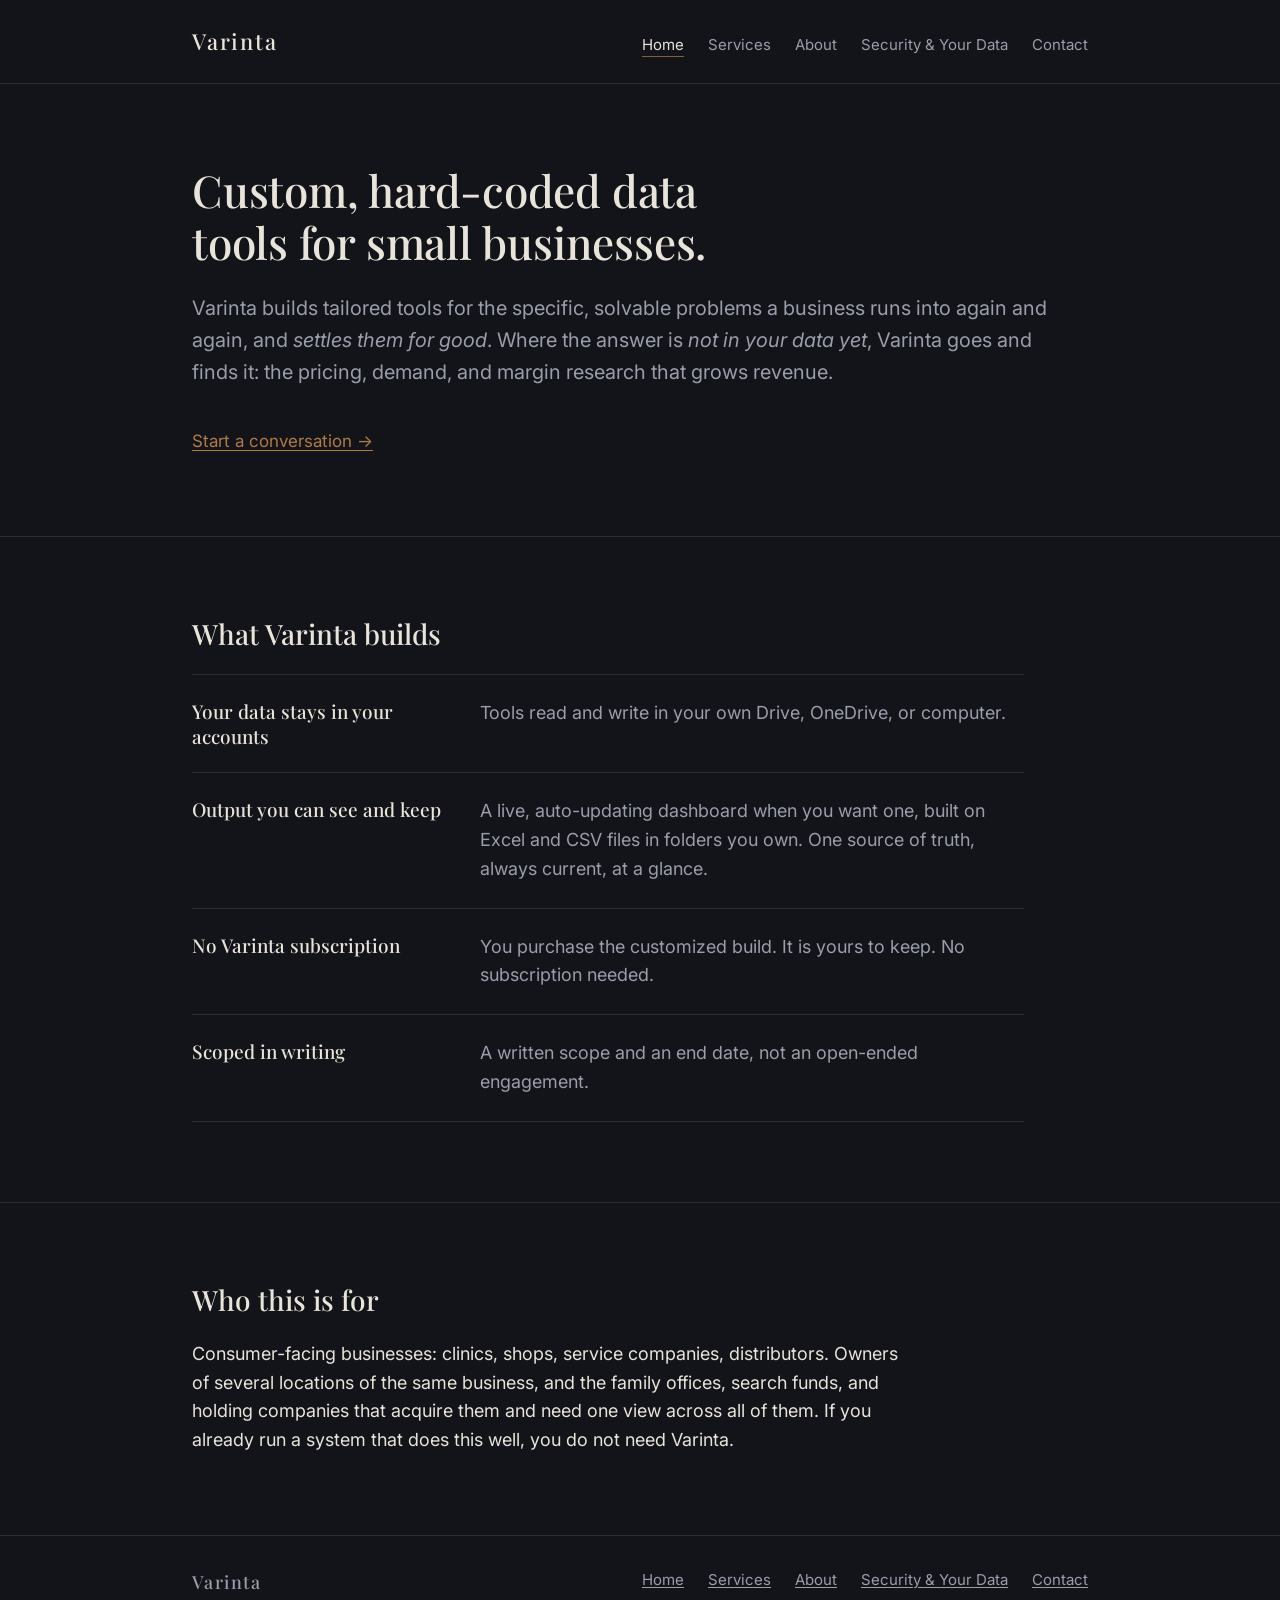
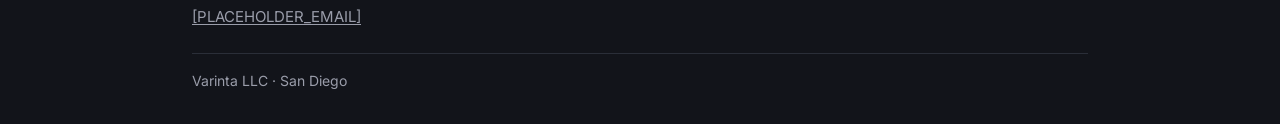
==== index.html @ 8df177ee "Home: who this is for, drop revenue figure, add multi-location owners and acquirers Co-Authored-By: " ====
<!DOCTYPE html>
<html lang="en">
<head>
<meta charset="utf-8">
<meta name="viewport" content="width=device-width, initial-scale=1">
<title>Varinta — Custom data tools for small businesses</title>
<meta name="description" content="Varinta builds custom, hard-coded data tools for consumer-facing small businesses. Purchasing, sales, and operations data turned into answers. Not an AI wrapper.">
<link rel="canonical" href="https://varintallc.com/">
<meta property="og:type" content="website">
<meta property="og:site_name" content="Varinta">
<meta property="og:url" content="https://varintallc.com/">
<meta property="og:title" content="Varinta — Custom data tools for small businesses">
<meta property="og:description" content="Custom, hard-coded data tools for consumer-facing small businesses. Purchasing, sales, and operations data turned into answers. Not an AI wrapper.">
<meta property="og:image" content="https://varintallc.com/favicon.svg">
<meta name="twitter:card" content="summary">
<link rel="icon" href="favicon.svg" type="image/svg+xml">
<link rel="preconnect" href="https://fonts.googleapis.com">
<link rel="preconnect" href="https://fonts.gstatic.com" crossorigin>
<link rel="stylesheet" href="https://fonts.googleapis.com/css2?family=Inter:ital,wght@0,400;0,600;1,400&family=Playfair+Display:wght@500;600&display=swap">
<link rel="stylesheet" href="styles.css">
</head>
<body>

<a class="skip-link" href="#main">Skip to main content</a>

<header class="site-header">
  <div class="container site-header__inner">
    <a class="wordmark" href="index.html">Varinta</a>
    <nav class="site-nav" aria-label="Main">
      <ul>
        <li><a href="index.html" aria-current="page">Home</a></li>
        <li><a href="services.html">Services</a></li>
        <li><a href="about.html">About</a></li>
        <li><a href="security.html">Security &amp; Your Data</a></li>
        <li><a href="contact.html">Contact</a></li>
      </ul>
    </nav>
  </div>
</header>

<main id="main">

  <section class="hero">
    <div class="container">
      <h1>Custom, hard-coded data tools for small businesses.</h1>
      <p class="lead">Varinta builds tailored tools for the specific, solvable problems a business runs into again and again, and <em>settles them for good</em>. Where the answer is <em>not in your data yet</em>, Varinta goes and finds it: the pricing, demand, and margin research that grows revenue.</p>
      <p class="mb-0"><a class="cta" href="contact.html">Start a conversation &rarr;</a></p>
    </div>
  </section>

  <section class="section">
    <div class="container">
      <h2>What Varinta builds</h2>
      <dl class="deflist">
        <div>
          <dt>Your data stays in your accounts</dt>
          <dd>Tools read and write in your own Drive, OneDrive, or computer.</dd>
        </div>
        <div>
          <dt>Output you can see and keep</dt>
          <dd>A live, auto-updating dashboard when you want one, built on Excel and CSV files in folders you own. One source of truth, always current, at a glance.</dd>
        </div>
        <div>
          <dt>No Varinta subscription</dt>
          <dd>You purchase the customized build. It is yours to keep. No subscription needed.</dd>
        </div>
        <div>
          <dt>Scoped in writing</dt>
          <dd>A written scope and an end date, not an open-ended engagement.</dd>
        </div>
      </dl>
    </div>
  </section>

  <section class="section">
    <div class="container">
      <h2>Who this is for</h2>
      <p class="prose mb-0">Consumer-facing businesses: clinics, shops, service companies, distributors. Owners of several locations of the same business, and the family offices, search funds, and holding companies that acquire them and need one view across all of them. If you already run a system that does this well, you do not need Varinta.</p>
    </div>
  </section>

  <!-- [PLACEHOLDER] Client proof. Client logos, a short testimonial, or a
       one-paragraph result summary may be added here as a fourth section once
       the first reference build is complete AND written permission to name the
       client is on file. Kept as a comment rather than an empty box so the home
       page stays clean. Do not publish anything unverified. -->

</main>

<footer class="site-footer">
  <div class="container site-footer__inner">
    <div>
      <a class="wordmark" href="index.html">Varinta</a>
      <p class="mb-0"><a href="mailto:[PLACEHOLDER_EMAIL]">[PLACEHOLDER_EMAIL]</a></p>
    </div>
    <nav aria-label="Footer">
      <ul>
        <li><a href="index.html">Home</a></li>
        <li><a href="services.html">Services</a></li>
        <li><a href="about.html">About</a></li>
        <li><a href="security.html">Security &amp; Your Data</a></li>
        <li><a href="contact.html">Contact</a></li>
      </ul>
    </nav>
  </div>
  <div class="container">
    <p class="site-footer__legal mb-0">Varinta LLC &middot; San Diego <!-- [PLACEHOLDER] Confirm the legal entity name once the Articles of Organization are filed. --></p>
  </div>
</footer>

</body>
</html>
---- styles.css ----
/* ==========================================================================
   Varinta — styles.css
   Static site. No build step. No dependencies. No JavaScript.

   NO ANIMATION RULE
   There are no transitions, transforms, keyframes, scroll effects, or sticky
   elements anywhere in this file. The only state change on an interactive
   element is a flat color change on :hover and :focus-visible. Nothing on
   this site moves. See README.md → Design system for why.
   ========================================================================== */

/* --------------------------------------------------------------------------
   PALETTE

   Three palettes. ONE is active (Graphite & Brass, below). To switch:
   comment out the active :root block by wrapping it in slash-star / star-slash,
   then delete the comment markers around the block you want. Nothing else in
   this file needs to change — every color comes from these variables.

   Contrast ratios below were measured against --color-bg (WCAG 2.1).
   -------------------------------------------------------------------------- */

/* ---------- Palette 1 — "Graphite & Brass" (ACTIVE) ----------
   Dark graphite paper, parchment ink, aged brass accent.          */
:root {
  --color-bg:          #12141a;  /* page background */
  --color-surface:     #1b1e26;  /* recessed panels, form fields */
  --color-rule:        #2a2e38;  /* 1px hairline rules */
  --color-rule-strong: #3a3f4c;  /* dashed placeholder outlines */
  --color-text:        #e8e4da;  /* parchment body text — 14.50:1 on bg */
  --color-muted:       #9a9daa;  /* secondary text —      6.82:1 on bg */
  --color-accent:      #8b5e34;  /* aged brass. RULES AND BORDERS ONLY:
                                    3.29:1 on bg, too low for body text. */
  --color-link:        #b07a45;  /* brass, lightened for text — 5.01:1 on bg,
                                    4.54:1 on --color-surface. Passes AA. */
  --color-link-hover:  #d0a070;  /* hover/focus — 8.09:1 on bg */
  --color-on-accent:   #12141a;  /* text on a filled brass surface */
}

/* ---------- Palette 2 — "Oxblood" ----------
   Same graphite paper; the brass is replaced by a deep oxblood red.
   NOTE: the natural link red for this palette, #b04848, measures only
   3.39:1 on the background and fails AA for body-size text, so the link
   token below is lightened to #c86a6a (5.02:1). #b04848 is kept as the
   structural border accent, where 3:1 is sufficient.

:root {
  --color-bg:          #12141a;
  --color-surface:     #1b1e26;
  --color-rule:        #2a2e38;
  --color-rule-strong: #3a3f4c;
  --color-text:        #e8e4da;
  --color-muted:       #9a9daa;
  --color-accent:      #7a2b2b;
  --color-link:        #c86a6a;
  --color-link-hover:  #e09090;
  --color-on-accent:   #12141a;
}
---------------------------------------------------- */

/* ---------- Palette 3 — "Ivory" ----------
   Light inverse escape hatch: parchment paper, graphite ink, the same brass.
   Use if the dark site ever reads as too severe for a given audience.

:root {
  --color-bg:          #f4f1ea;
  --color-surface:     #eae6dc;
  --color-rule:        #d5cfc2;
  --color-rule-strong: #b8b1a1;
  --color-text:        #1c1b19;
  --color-muted:       #5c574f;
  --color-accent:      #8b5e34;
  --color-link:        #7a5126;
  --color-link-hover:  #4e3418;
  --color-on-accent:   #f4f1ea;
}
---------------------------------------------------- */

/* --------------------------------------------------------------------------
   Type and scale tokens (palette-independent)
   -------------------------------------------------------------------------- */
:root {
  --font-serif: "Playfair Display", Georgia, "Times New Roman", Times, serif;
  --font-sans:  "Inter", -apple-system, BlinkMacSystemFont, "Segoe UI", Roboto,
                "Helvetica Neue", Arial, sans-serif;

  --measure:    66ch;    /* 60–70 character line length */
  --width-page: 60rem;

  --space-1: 0.25rem;
  --space-2: 0.5rem;
  --space-3: 0.75rem;
  --space-4: 1rem;
  --space-5: 1.5rem;
  --space-6: 2rem;
  --space-7: 3rem;    /* section padding, mobile */
  --space-8: 5rem;    /* section padding, desktop */
}

/* --------------------------------------------------------------------------
   Reset / base
   -------------------------------------------------------------------------- */
*,
*::before,
*::after { box-sizing: border-box; }

html {
  font-size: 100%;
  -webkit-text-size-adjust: 100%;
  /* No smooth scrolling. Jumps are instant. */
}

body {
  margin: 0;
  background: var(--color-bg);
  color: var(--color-text);
  font-family: var(--font-sans);
  font-size: 1.0625rem;   /* 17px mobile */
  line-height: 1.6;
  font-variant-numeric: oldstyle-num proportional-nums;
  -webkit-font-smoothing: antialiased;
}

@media (min-width: 48em) {
  body { font-size: 1.125rem; }  /* 18px desktop */
}

img, svg { max-width: 100%; height: auto; }

h1, h2, h3 {
  font-family: var(--font-serif);
  font-weight: 500;
  line-height: 1.18;
  margin: 0 0 var(--space-5);
  text-wrap: balance;
}

h1 { font-size: 2rem; letter-spacing: -0.005em; }
h2 { font-size: 1.5rem; }
h3 { font-size: 1.1875rem; font-weight: 600; }

@media (min-width: 48em) {
  h1 { font-size: 2.75rem; }
  h2 { font-size: 1.75rem; }
}

p, ul, ol, dl { margin: 0 0 var(--space-4); }

strong { font-weight: 600; }

a {
  color: var(--color-link);
  text-decoration: underline;
  text-underline-offset: 0.16em;
  text-decoration-thickness: 1px;
}
a:hover,
a:focus { color: var(--color-link-hover); }

:focus-visible {
  outline: 2px solid var(--color-link);
  outline-offset: 2px;
}

hr,
.rule {
  border: 0;
  border-top: 1px solid var(--color-rule);
  margin: 0;
}

code {
  font-family: ui-monospace, SFMono-Regular, Menlo, Consolas, monospace;
  font-size: 0.9em;
  color: var(--color-muted);
  word-break: break-word;
}

/* --------------------------------------------------------------------------
   Layout
   -------------------------------------------------------------------------- */
.container {
  width: 100%;
  max-width: var(--width-page);
  margin-inline: auto;
  padding-inline: var(--space-4);
}

@media (min-width: 40em) {
  .container { padding-inline: var(--space-6); }
}

.section { padding-block: var(--space-7); }

@media (min-width: 48em) {
  .section { padding-block: var(--space-8); }
}

/* A hairline rule between every stacked block. This is the only structure
   on the site — there are no cards, boxes, or shadows. */
.section + .section,
.hero + .section { border-top: 1px solid var(--color-rule); }

.prose { max-width: var(--measure); }
.prose > :last-child { margin-bottom: 0; }

.lead {
  font-size: 1.125rem;
  color: var(--color-muted);
  max-width: var(--measure);
}

@media (min-width: 48em) {
  .lead { font-size: 1.25rem; }
}

.eyebrow {
  font-family: var(--font-sans);
  font-size: 0.75rem;
  font-weight: 600;
  letter-spacing: 0.14em;
  text-transform: uppercase;
  color: var(--color-muted);
  margin: 0 0 var(--space-4);
}

.skip-link {
  position: absolute;
  left: -9999px;
  top: 0;
  background: var(--color-surface);
  color: var(--color-text);
  border: 1px solid var(--color-accent);
  padding: var(--space-3) var(--space-4);
  text-decoration: underline;
  z-index: 10;
}
.skip-link:focus {
  left: var(--space-4);
  top: var(--space-3);
}

/* --------------------------------------------------------------------------
   Header — static, top of page. Never sticky, never fixed.
   -------------------------------------------------------------------------- */
.site-header {
  border-bottom: 1px solid var(--color-rule);
}

.site-header__inner {
  display: flex;
  flex-wrap: wrap;
  align-items: baseline;
  justify-content: space-between;
  gap: var(--space-3) var(--space-6);
  padding-block: var(--space-5);
}

.wordmark {
  font-family: var(--font-serif);
  font-weight: 500;
  font-size: 1.375rem;
  letter-spacing: 0.08em;
  color: var(--color-text);
  text-decoration: none;
}
.wordmark:hover,
.wordmark:focus { color: var(--color-link); }

.site-nav ul {
  display: flex;
  flex-wrap: wrap;
  gap: var(--space-2) var(--space-5);
  list-style: none;
  margin: 0;
  padding: 0;
}

.site-nav a {
  color: var(--color-muted);
  text-decoration: none;
  font-size: 0.9375rem;
  padding-bottom: 2px;
  border-bottom: 1px solid transparent;
}
.site-nav a:hover,
.site-nav a:focus { color: var(--color-text); }

.site-nav a[aria-current="page"] {
  color: var(--color-text);
  border-bottom-color: var(--color-accent);
}

/* Below 640px the nav stacks as a plain, always-visible list.
   There is no hamburger and no toggle. */
@media (max-width: 39.99em) {
  .site-header__inner {
    display: block;
    padding-block: var(--space-4);
  }
  .wordmark { display: block; margin-bottom: var(--space-3); }
  .site-nav ul {
    display: block;
  }
  .site-nav li { margin-bottom: var(--space-2); }
  .site-nav a { display: inline-block; }
}

/* --------------------------------------------------------------------------
   Hero
   -------------------------------------------------------------------------- */
.hero { padding-block: var(--space-7) var(--space-7); }

@media (min-width: 48em) {
  .hero { padding-block: var(--space-8) var(--space-8); }
}

.hero h1 { max-width: 22ch; }

/* --------------------------------------------------------------------------
   Call to action — one per page. A text link, not a button.
   -------------------------------------------------------------------------- */
.cta {
  display: inline-block;
  margin-top: var(--space-5);
  font-size: 1.0625rem;
  color: var(--color-link);
  text-decoration: underline;
  text-underline-offset: 0.2em;
}
.cta:hover,
.cta:focus { color: var(--color-link-hover); }

/* --------------------------------------------------------------------------
   Two-column definition lists — label left, text right.
   The prospectus layout. Used instead of card grids.
   -------------------------------------------------------------------------- */
.deflist {
  margin: 0;
  max-width: 52rem;
}

.deflist > div {
  padding-block: var(--space-5);
  border-top: 1px solid var(--color-rule);
}
.deflist > div:last-child { border-bottom: 1px solid var(--color-rule); }

@media (min-width: 44em) {
  .deflist > div {
    display: grid;
    grid-template-columns: 16rem 1fr;
    gap: var(--space-6);
    align-items: start;
  }
}

.deflist dt {
  font-family: var(--font-serif);
  font-weight: 500;
  font-size: 1.1875rem;
  line-height: 1.3;
  color: var(--color-text);
  margin-bottom: var(--space-2);
}

@media (min-width: 44em) {
  .deflist dt { margin-bottom: 0; }
}

.deflist dd {
  margin: 0;
  color: var(--color-muted);
  max-width: var(--measure);
}
.deflist dd > :last-child { margin-bottom: 0; }

/* Narrower label column for short contact facts. */
.deflist--facts > div { padding-block: var(--space-4); }
@media (min-width: 44em) {
  .deflist--facts > div { grid-template-columns: 11rem 1fr; }
}
.deflist--facts dt {
  font-family: var(--font-sans);
  font-size: 0.9375rem;
  font-weight: 600;
  letter-spacing: 0.02em;
  color: var(--color-muted);
}
.deflist--facts dd { color: var(--color-text); }

/* --------------------------------------------------------------------------
   Numbered steps — plain, no circles, no timeline graphic
   -------------------------------------------------------------------------- */
.steps {
  list-style: none;
  counter-reset: step;
  margin: 0;
  padding: 0;
  max-width: var(--measure);
}

.steps > li {
  counter-increment: step;
  padding-block: var(--space-6);
  border-top: 1px solid var(--color-rule);
}
.steps > li:last-child { border-bottom: 1px solid var(--color-rule); }
.steps > li > :last-child { margin-bottom: 0; }

.steps > li::before {
  content: counter(step, decimal-leading-zero);
  display: block;
  font-family: var(--font-sans);
  font-size: 0.75rem;
  font-weight: 600;
  letter-spacing: 0.14em;
  color: var(--color-muted);
  font-variant-numeric: lining-nums tabular-nums;
  margin-bottom: var(--space-2);
}

.steps h3 { margin-bottom: var(--space-3); }
.steps p { color: var(--color-muted); }

/* --------------------------------------------------------------------------
   Plain lists
   -------------------------------------------------------------------------- */
.list-plain {
  list-style: none;
  padding: 0;
  margin: 0 0 var(--space-4);
  max-width: var(--measure);
}
.list-plain > li {
  padding-block: var(--space-4);
  border-top: 1px solid var(--color-rule);
  color: var(--color-muted);
}
.list-plain > li:last-child { border-bottom: 1px solid var(--color-rule); }
.list-plain strong { color: var(--color-text); }

/* Ordered lists inside prose */
.prose ol { padding-left: 1.25rem; color: var(--color-muted); }
.prose ol li { margin-bottom: var(--space-3); }
.prose ul { padding-left: 1.25rem; }

/* --------------------------------------------------------------------------
   Placeholder blocks — visible only until Robert fills them in.
   Deliberately unstyled and plain so they never read as design.
   -------------------------------------------------------------------------- */
.placeholder {
  border: 1px dashed var(--color-rule-strong);
  padding: var(--space-5);
  margin-top: var(--space-6);
  max-width: 44rem;
  color: var(--color-muted);
  font-size: 0.9375rem;
}
.placeholder > :last-child { margin-bottom: 0; }
.placeholder__tag {
  display: block;
  font-size: 0.6875rem;
  font-weight: 600;
  letter-spacing: 0.14em;
  text-transform: uppercase;
  color: var(--color-muted);
  margin-bottom: var(--space-3);
}

/* --------------------------------------------------------------------------
   Letter (About page)
   -------------------------------------------------------------------------- */
.letter { max-width: var(--measure); }
.letter p { margin-bottom: var(--space-5); }

.signature {
  margin-top: var(--space-6);
  padding-top: var(--space-5);
  border-top: 1px solid var(--color-rule);
}
.signature__name {
  font-family: var(--font-serif);
  font-size: 1.375rem;
  font-weight: 500;
  margin: 0 0 var(--space-1);
}
.signature__title {
  font-size: 0.9375rem;
  color: var(--color-muted);
  margin: 0;
}

/* --------------------------------------------------------------------------
   Form
   -------------------------------------------------------------------------- */
.form { max-width: 32rem; }

.field { margin-bottom: var(--space-5); }

.field label {
  display: block;
  font-weight: 600;
  font-size: 0.9375rem;
  margin-bottom: var(--space-2);
}

.field .hint {
  display: block;
  font-weight: 400;
  font-size: 0.875rem;
  color: var(--color-muted);
  margin-top: var(--space-1);
}

.field input,
.field textarea {
  width: 100%;
  font: inherit;
  font-size: 1rem;
  color: var(--color-text);
  background: var(--color-surface);
  border: 1px solid var(--color-rule-strong);
  border-radius: 0;
  padding: var(--space-3);
}

.field input:focus,
.field textarea:focus { border-color: var(--color-link); }

.field textarea { min-height: 9rem; resize: vertical; }

/* Flat rectangular submit. 1px accent border, accent text, fills on hover. */
.btn {
  display: inline-block;
  background: transparent;
  color: var(--color-link);
  border: 1px solid var(--color-link);
  border-radius: 0;
  padding: var(--space-3) var(--space-6);
  font: inherit;
  font-size: 1rem;
  font-weight: 600;
  line-height: 1.3;
  cursor: pointer;
}
.btn:hover,
.btn:focus {
  background: var(--color-link);
  color: var(--color-on-accent);
}

/* --------------------------------------------------------------------------
   Footer
   -------------------------------------------------------------------------- */
.site-footer {
  border-top: 1px solid var(--color-rule);
  padding-block: var(--space-6);
  font-size: 0.9375rem;
  color: var(--color-muted);
}

.site-footer__inner {
  display: grid;
  gap: var(--space-5);
}

@media (min-width: 44em) {
  .site-footer__inner {
    grid-template-columns: 1fr auto;
    align-items: start;
  }
}

.site-footer .wordmark {
  font-size: 1.125rem;
  display: block;
  margin-bottom: var(--space-2);
}

.site-footer ul {
  list-style: none;
  margin: 0;
  padding: 0;
  display: flex;
  flex-wrap: wrap;
  gap: var(--space-2) var(--space-5);
}

.site-footer a { color: var(--color-muted); }
.site-footer a:hover,
.site-footer a:focus { color: var(--color-text); }

.site-footer__legal {
  margin: var(--space-5) 0 0;
  padding-top: var(--space-4);
  border-top: 1px solid var(--color-rule);
  font-size: 0.875rem;
}

/* Utilities */
.mb-0 { margin-bottom: 0; }
.mt-6 { margin-top: var(--space-6); }
.visually-hidden {
  position: absolute;
  width: 1px; height: 1px;
  padding: 0; margin: -1px;
  overflow: hidden;
  clip: rect(0 0 0 0);
  white-space: nowrap;
  border: 0;
}
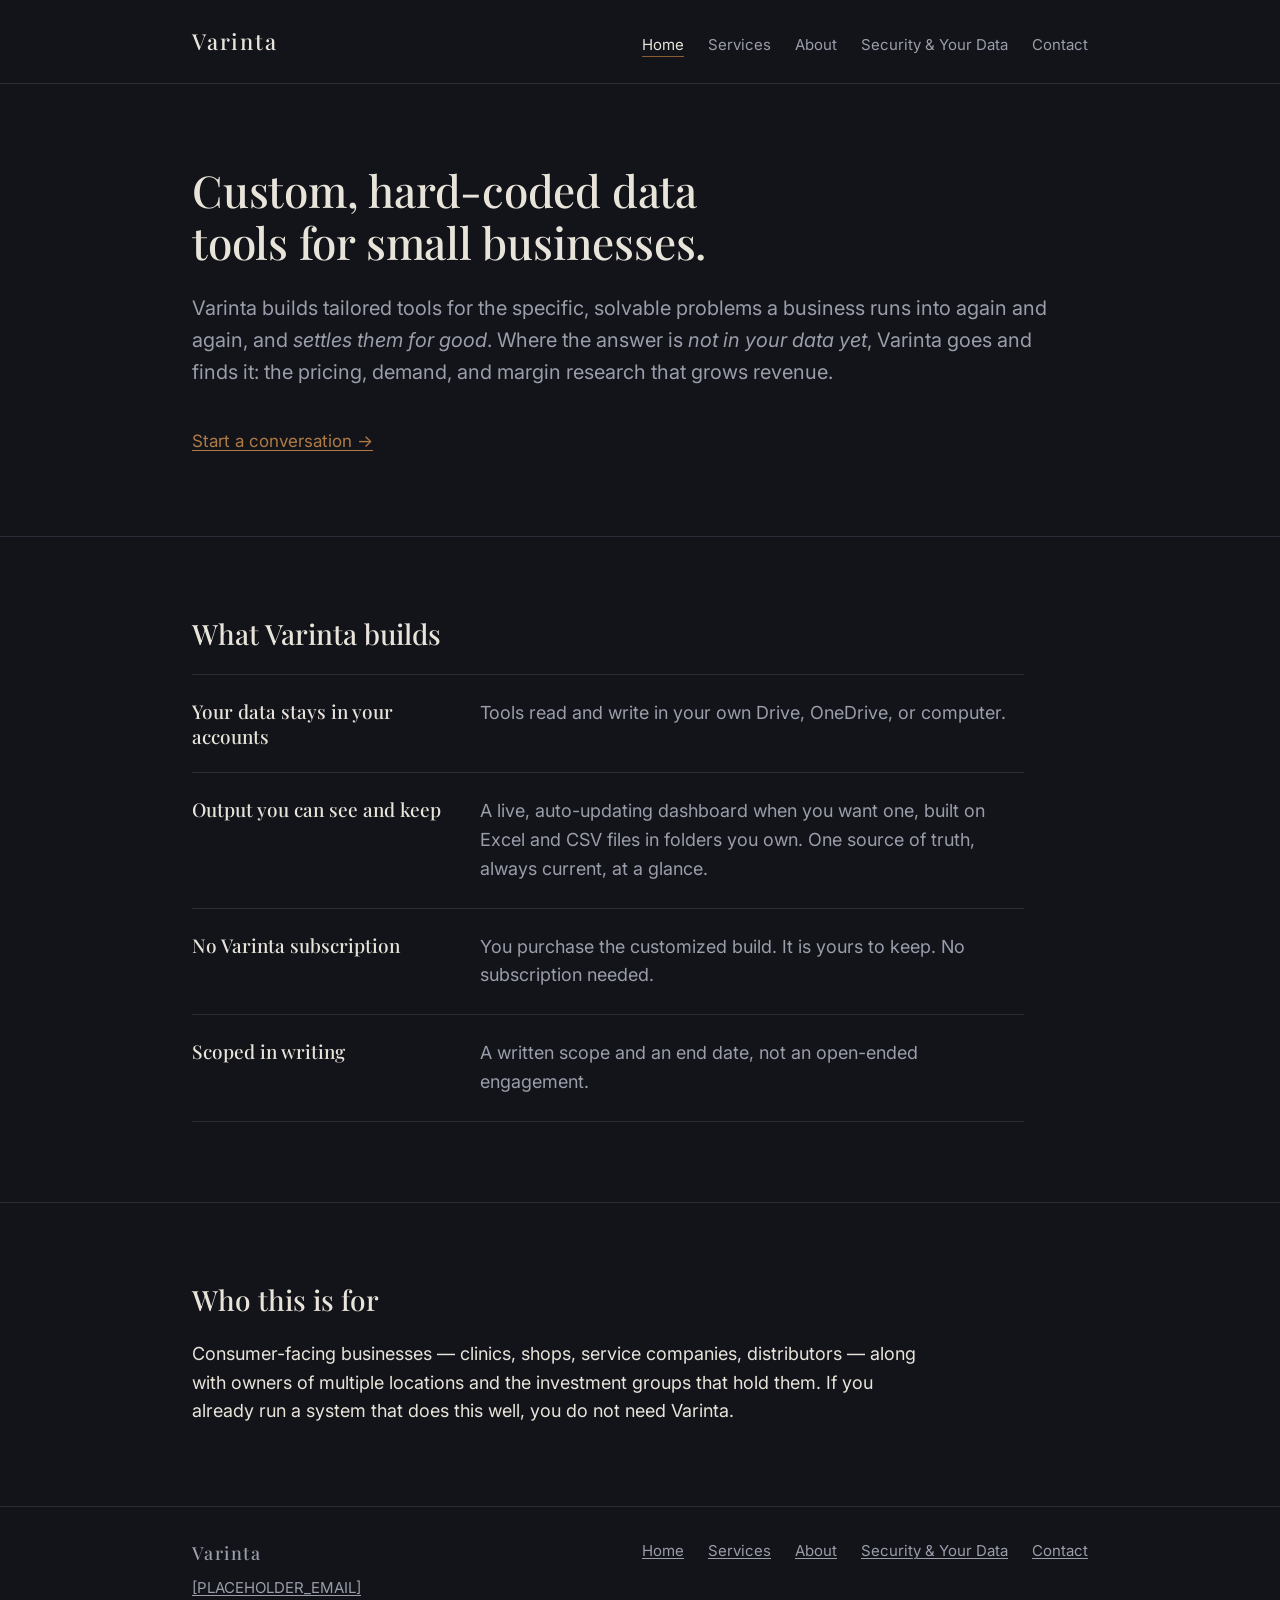
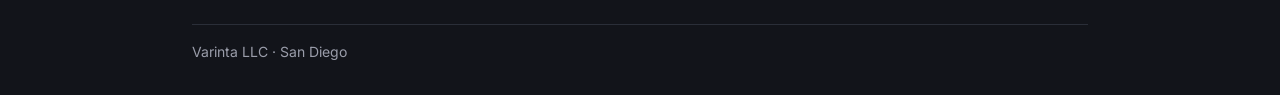
==== commit d2f22fac: "Home: tighten who this is for Co-Authored-By: Claude Fable 5.1 <noreply@anthropic.com> Claude-Sessio" ====
--- a/index.html
+++ b/index.html
@@ -75,7 +75,7 @@
   <section class="section">
     <div class="container">
       <h2>Who this is for</h2>
-      <p class="prose mb-0">Consumer-facing businesses: clinics, shops, service companies, distributors. Owners of several locations of the same business, and the family offices, search funds, and holding companies that acquire them and need one view across all of them. If you already run a system that does this well, you do not need Varinta.</p>
+      <p class="prose mb-0">Consumer-facing businesses &mdash; clinics, shops, service companies, distributors &mdash; along with owners of multiple locations and the investment groups that hold them. If you already run a system that does this well, you do not need Varinta.</p>
     </div>
   </section>
 
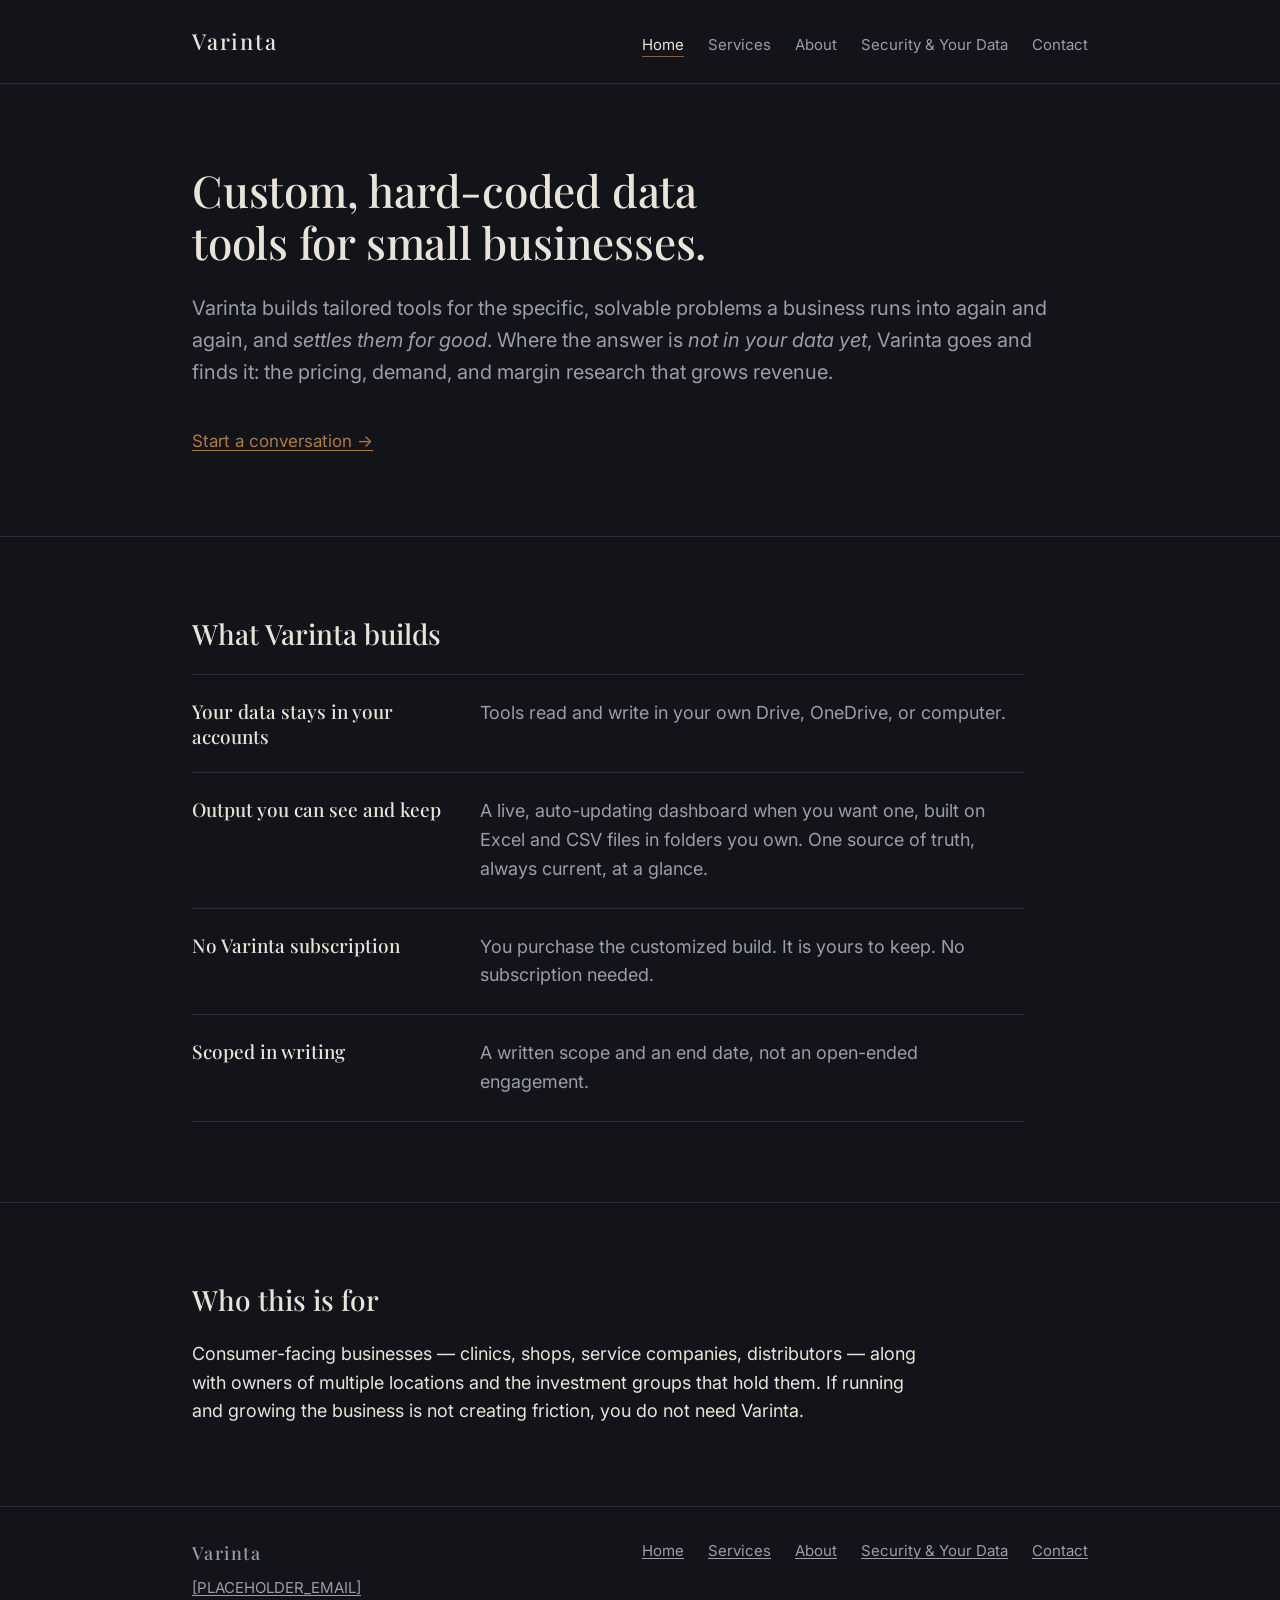
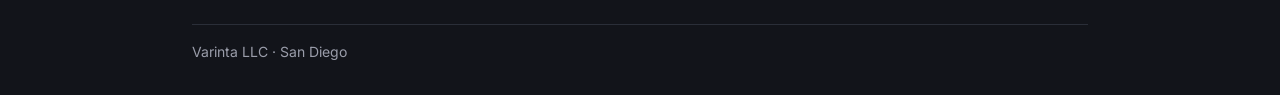
==== commit 7fa13d89: "Home: clarify the closing line Co-Authored-By: Claude Fable 5.1 <noreply@anthropic.com> Claude-Sessi" ====
--- a/index.html
+++ b/index.html
@@ -75,7 +75,7 @@
   <section class="section">
     <div class="container">
       <h2>Who this is for</h2>
-      <p class="prose mb-0">Consumer-facing businesses &mdash; clinics, shops, service companies, distributors &mdash; along with owners of multiple locations and the investment groups that hold them. If you already run a system that does this well, you do not need Varinta.</p>
+      <p class="prose mb-0">Consumer-facing businesses &mdash; clinics, shops, service companies, distributors &mdash; along with owners of multiple locations and the investment groups that hold them. If running and growing the business is not creating friction, you do not need Varinta.</p>
     </div>
   </section>
 
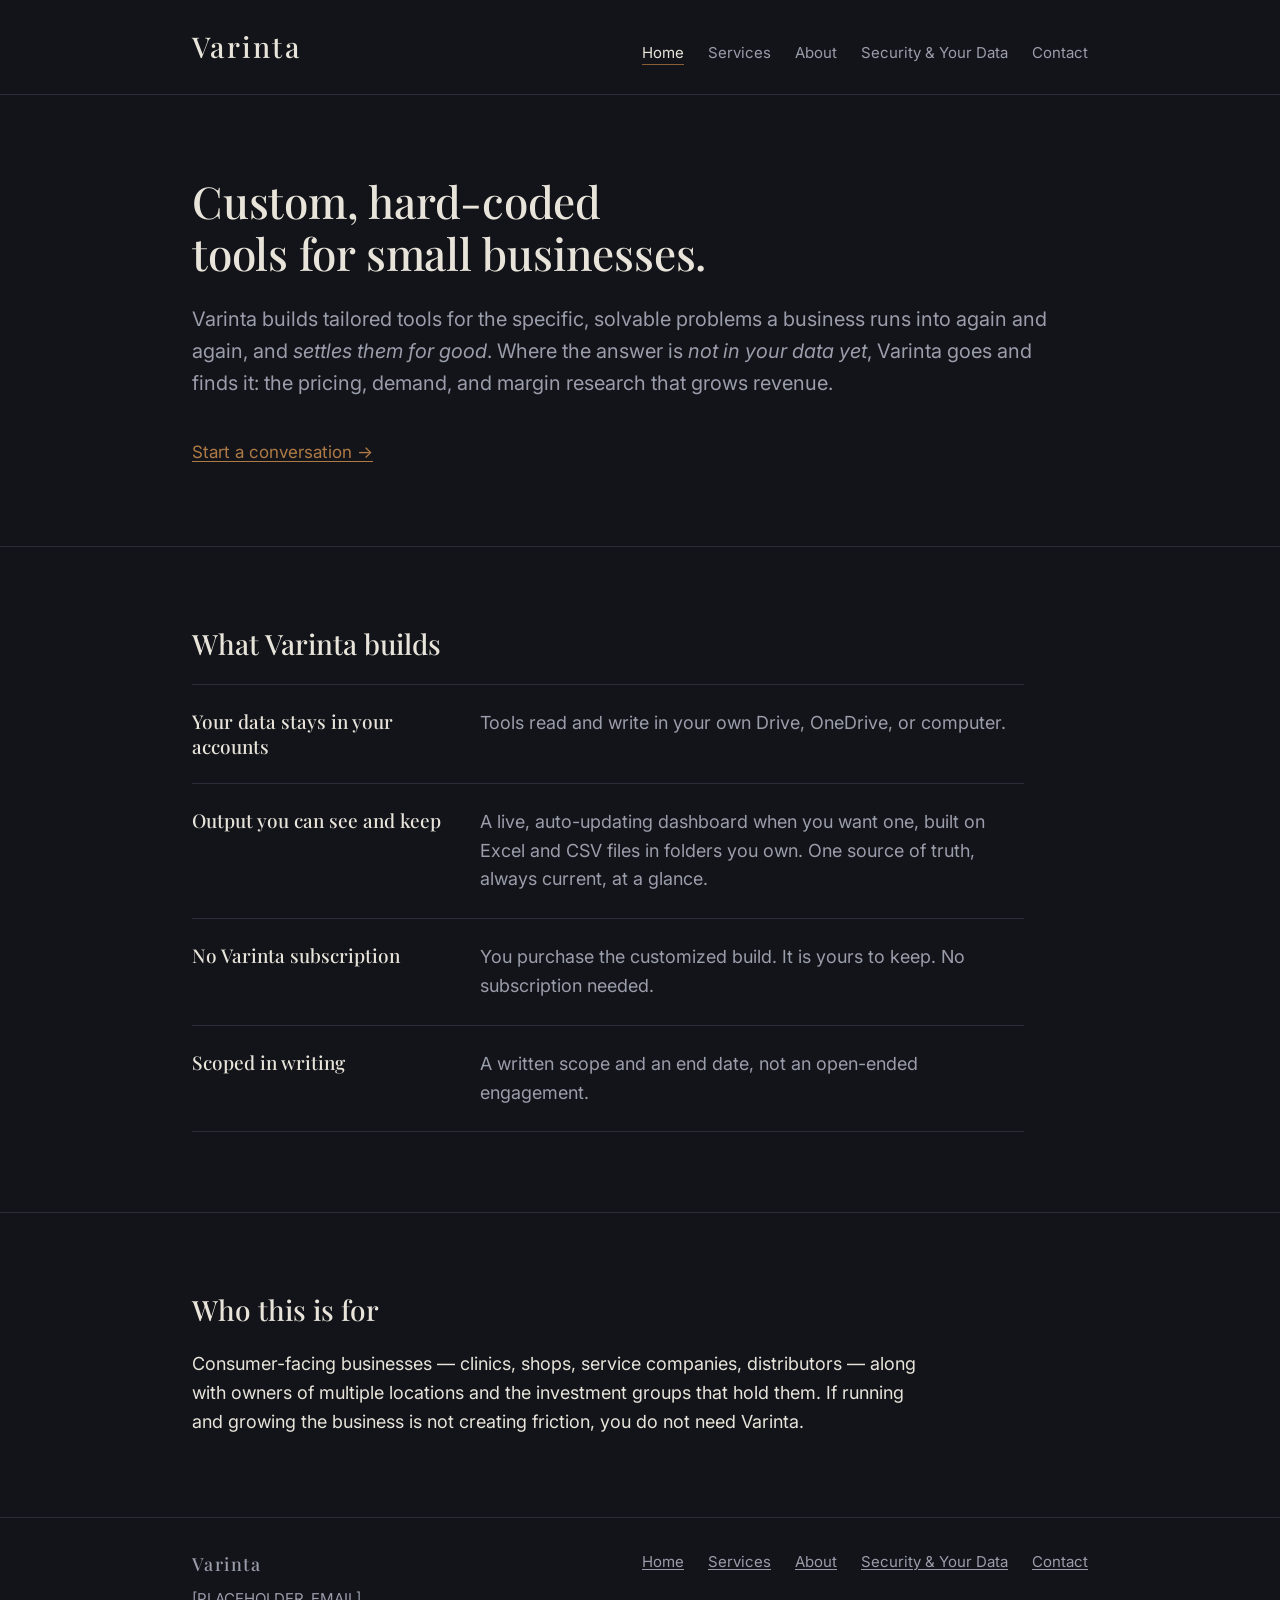
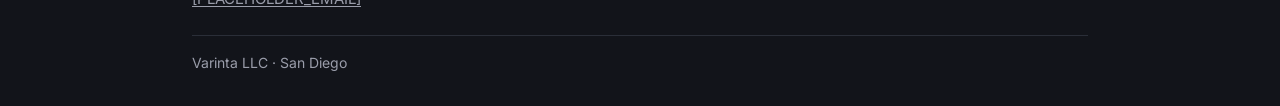
==== commit 04851862: "Hero: drop 'data' from headline Co-Authored-By: Claude Fable 5.1 <noreply@anthropic.com> Claude-Sess" ====
--- a/index.html
+++ b/index.html
@@ -3,13 +3,13 @@
 <head>
 <meta charset="utf-8">
 <meta name="viewport" content="width=device-width, initial-scale=1">
-<title>Varinta — Custom data tools for small businesses</title>
+<title>Varinta — Custom, hard-coded tools for small businesses</title>
 <meta name="description" content="Varinta builds custom, hard-coded data tools for consumer-facing small businesses. Purchasing, sales, and operations data turned into answers. Not an AI wrapper.">
 <link rel="canonical" href="https://varintallc.com/">
 <meta property="og:type" content="website">
 <meta property="og:site_name" content="Varinta">
 <meta property="og:url" content="https://varintallc.com/">
-<meta property="og:title" content="Varinta — Custom data tools for small businesses">
+<meta property="og:title" content="Varinta — Custom, hard-coded tools for small businesses">
 <meta property="og:description" content="Custom, hard-coded data tools for consumer-facing small businesses. Purchasing, sales, and operations data turned into answers. Not an AI wrapper.">
 <meta property="og:image" content="https://varintallc.com/favicon.svg">
 <meta name="twitter:card" content="summary">
@@ -42,7 +42,7 @@
 
   <section class="hero">
     <div class="container">
-      <h1>Custom, hard-coded data tools for small businesses.</h1>
+      <h1>Custom, hard-coded tools for small businesses.</h1>
       <p class="lead">Varinta builds tailored tools for the specific, solvable problems a business runs into again and again, and <em>settles them for good</em>. Where the answer is <em>not in your data yet</em>, Varinta goes and finds it: the pricing, demand, and margin research that grows revenue.</p>
       <p class="mb-0"><a class="cta" href="contact.html">Start a conversation &rarr;</a></p>
     </div>
--- a/styles.css
+++ b/styles.css
@@ -264,6 +264,10 @@
   color: var(--color-text);
   text-decoration: none;
 }
+
+.site-header .wordmark {
+  font-size: 1.7875rem; /* 30% larger than the footer wordmark */
+}
 .wordmark:hover,
 .wordmark:focus { color: var(--color-link); }
 
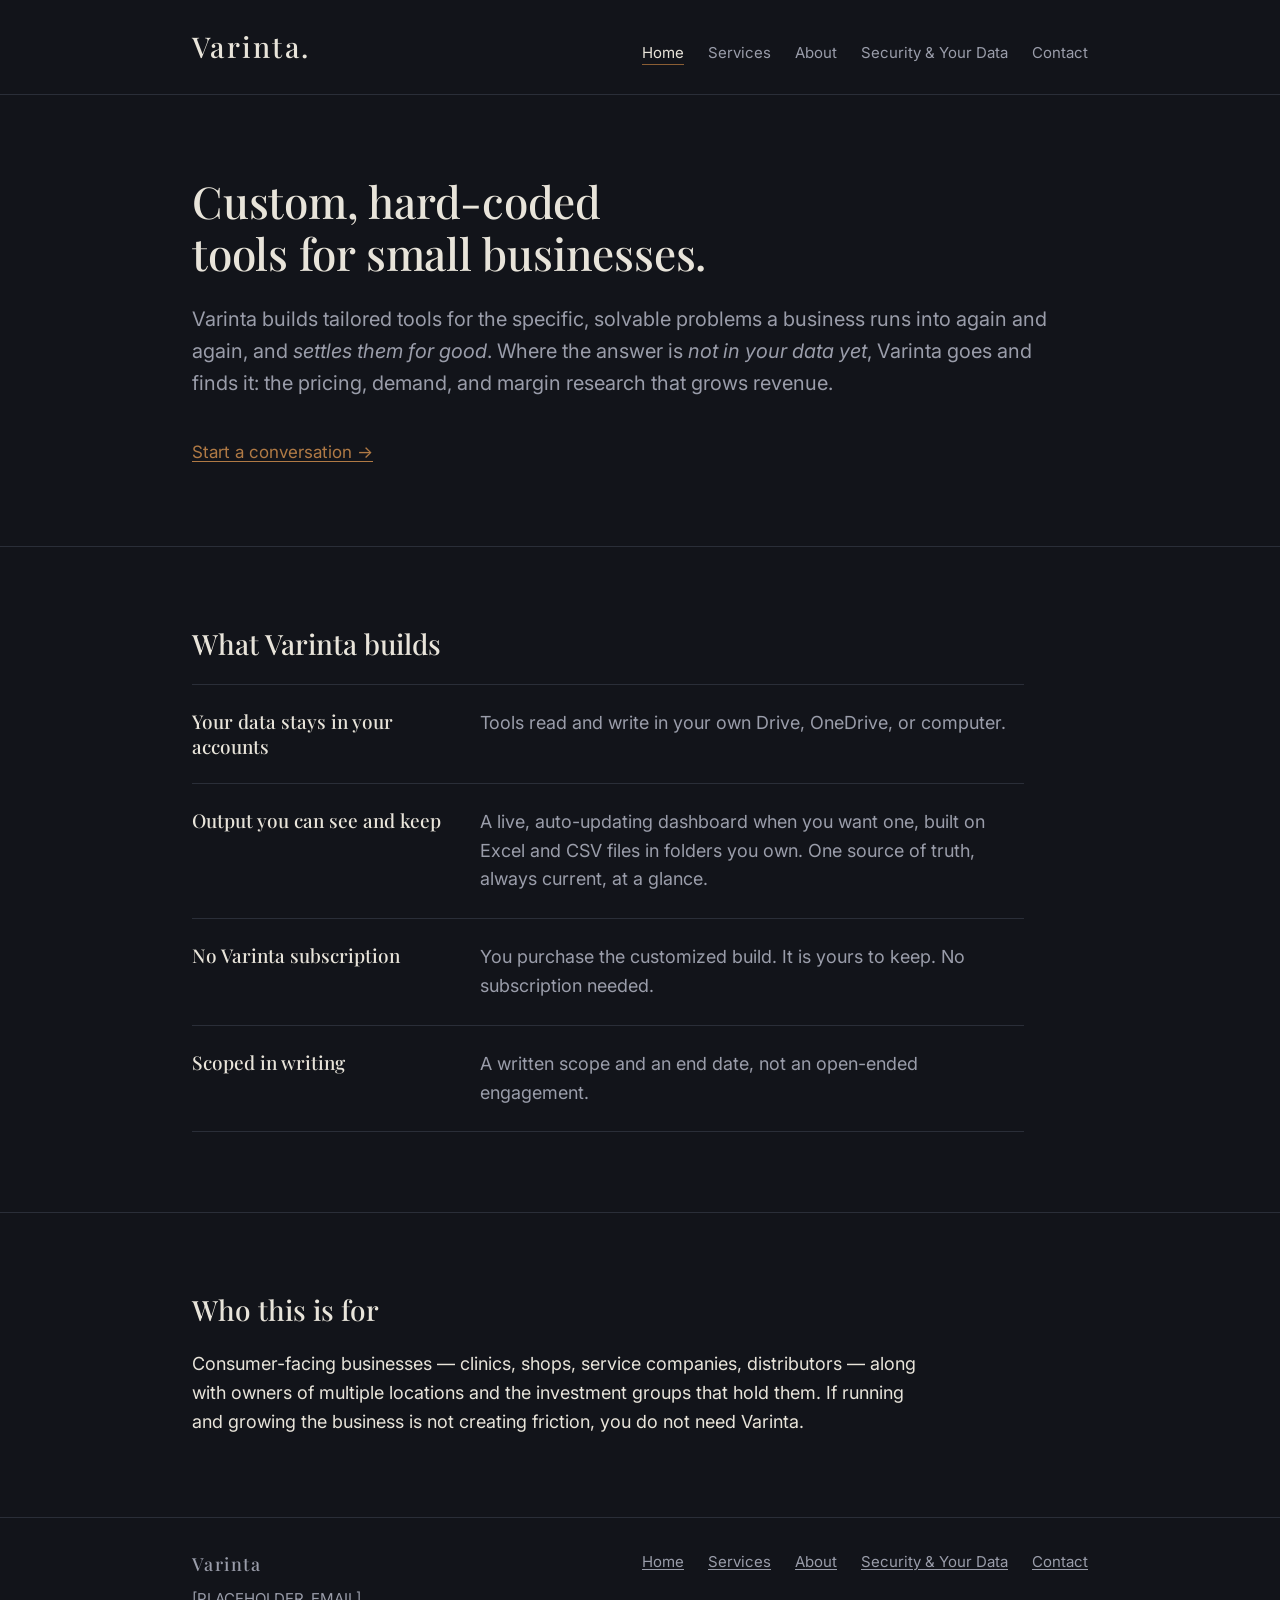
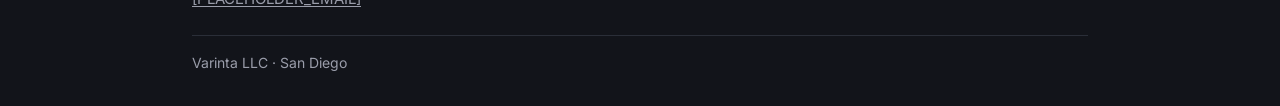
==== commit 77640a82: "Header wordmark: add period Co-Authored-By: Claude Fable 5.1 <noreply@anthropic.com> Claude-Session:" ====
--- a/index.html
+++ b/index.html
@@ -4,13 +4,13 @@
 <meta charset="utf-8">
 <meta name="viewport" content="width=device-width, initial-scale=1">
 <title>Varinta — Custom, hard-coded tools for small businesses</title>
-<meta name="description" content="Varinta builds custom, hard-coded data tools for consumer-facing small businesses. Purchasing, sales, and operations data turned into answers. Not an AI wrapper.">
+<meta name="description" content="Varinta builds custom, hard-coded tools for consumer-facing small businesses. Purchasing, sales, and operations data turned into answers. Not an AI wrapper.">
 <link rel="canonical" href="https://varintallc.com/">
 <meta property="og:type" content="website">
 <meta property="og:site_name" content="Varinta">
 <meta property="og:url" content="https://varintallc.com/">
 <meta property="og:title" content="Varinta — Custom, hard-coded tools for small businesses">
-<meta property="og:description" content="Custom, hard-coded data tools for consumer-facing small businesses. Purchasing, sales, and operations data turned into answers. Not an AI wrapper.">
+<meta property="og:description" content="Custom, hard-coded tools for consumer-facing small businesses. Purchasing, sales, and operations data turned into answers. Not an AI wrapper.">
 <meta property="og:image" content="https://varintallc.com/favicon.svg">
 <meta name="twitter:card" content="summary">
 <link rel="icon" href="favicon.svg" type="image/svg+xml">
@@ -25,7 +25,7 @@
 
 <header class="site-header">
   <div class="container site-header__inner">
-    <a class="wordmark" href="index.html">Varinta</a>
+    <a class="wordmark" href="index.html">Varinta.</a>
     <nav class="site-nav" aria-label="Main">
       <ul>
         <li><a href="index.html" aria-current="page">Home</a></li>
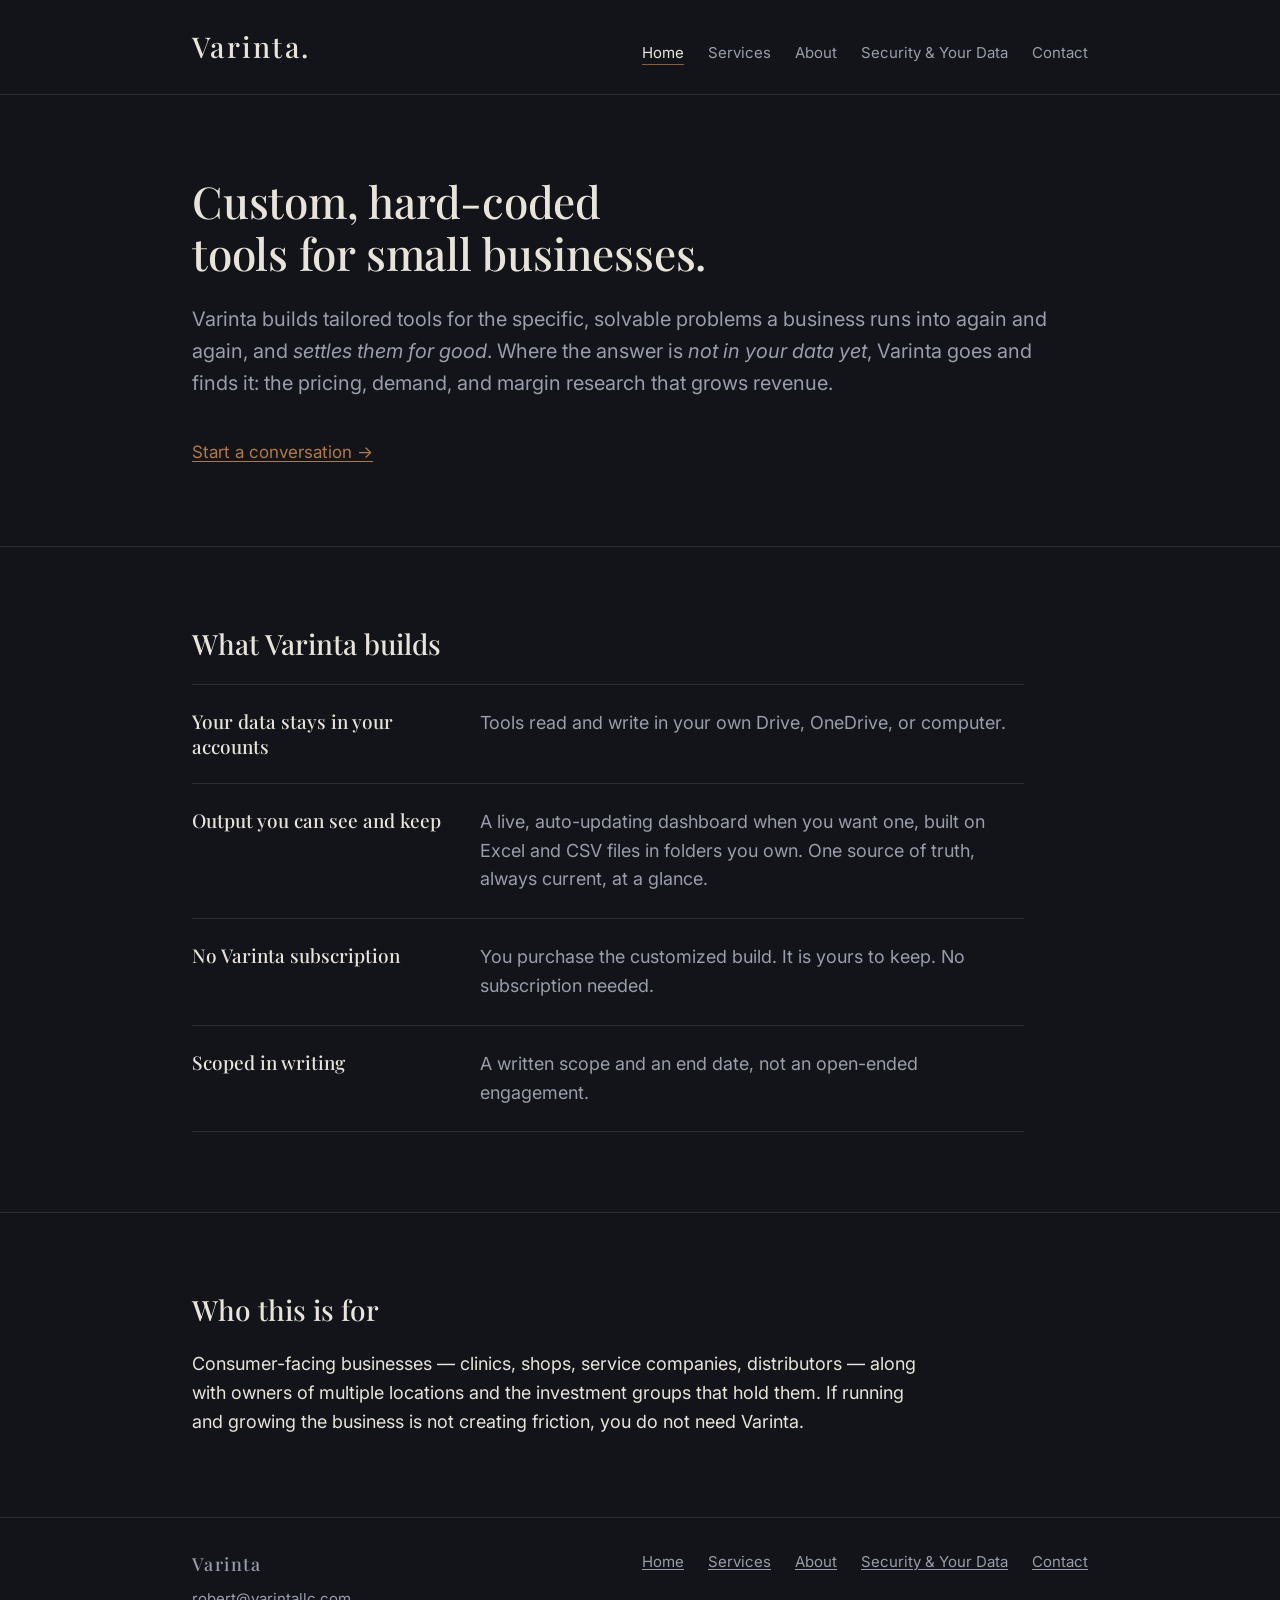
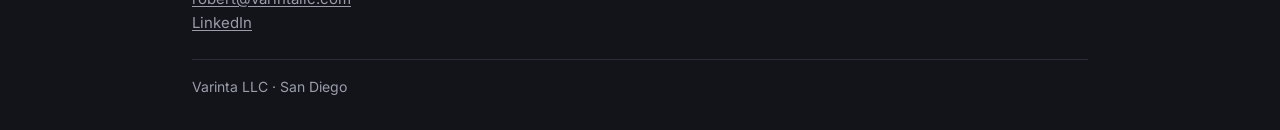
==== commit 9e186120: "Add business email and LinkedIn page link site-wide; confirm LLC footer Co-Authored-By: Claude Fable" ====
--- a/index.html
+++ b/index.html
@@ -91,7 +91,8 @@
   <div class="container site-footer__inner">
     <div>
       <a class="wordmark" href="index.html">Varinta</a>
-      <p class="mb-0"><a href="mailto:[PLACEHOLDER_EMAIL]">[PLACEHOLDER_EMAIL]</a></p>
+      <p class="mb-0"><a href="mailto:robert@varintallc.com">robert@varintallc.com</a></p>
+      <p class="mb-0"><a href="https://www.linkedin.com/company/varintallc/" rel="me noopener">LinkedIn</a></p>
     </div>
     <nav aria-label="Footer">
       <ul>
@@ -104,7 +105,7 @@
     </nav>
   </div>
   <div class="container">
-    <p class="site-footer__legal mb-0">Varinta LLC &middot; San Diego <!-- [PLACEHOLDER] Confirm the legal entity name once the Articles of Organization are filed. --></p>
+    <p class="site-footer__legal mb-0">Varinta LLC &middot; San Diego</p>
   </div>
 </footer>
 
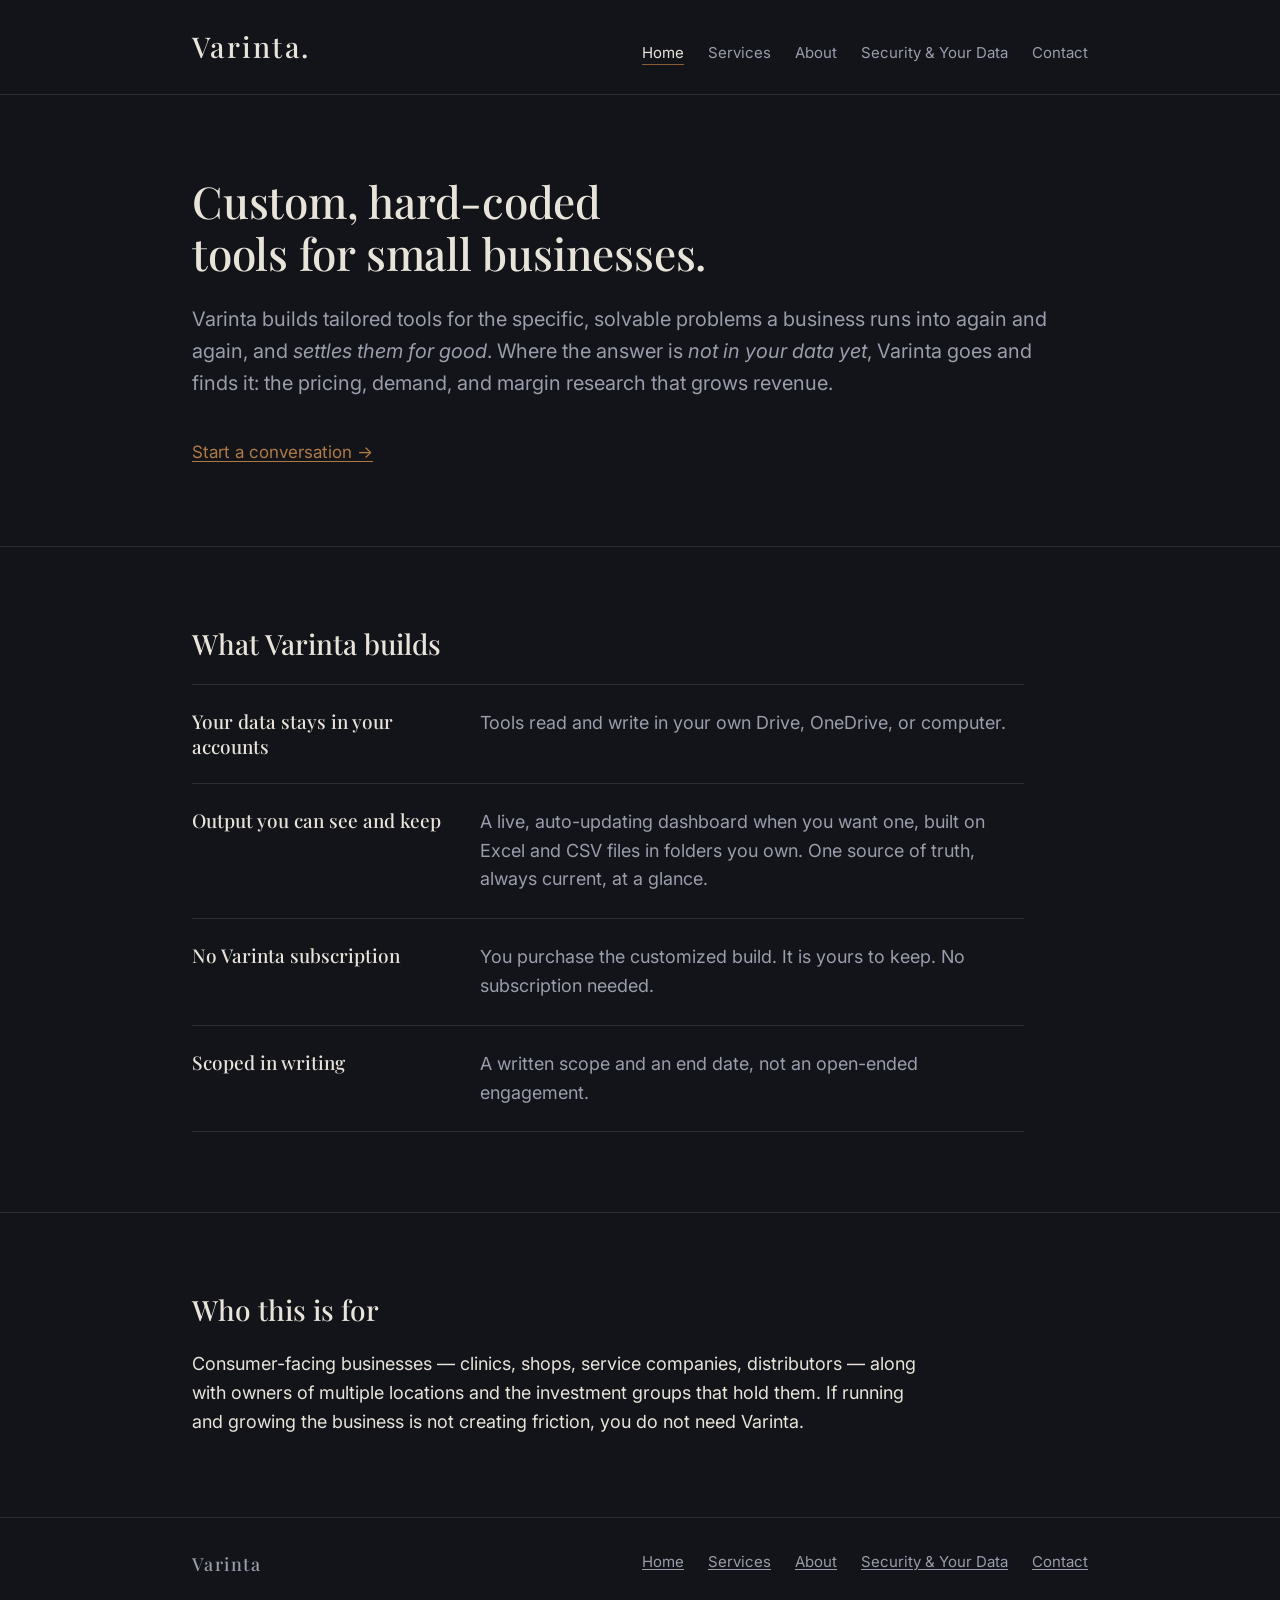
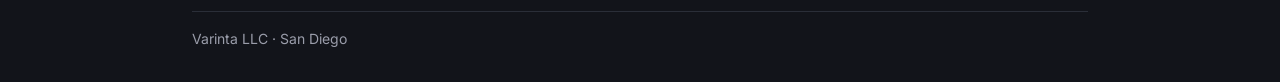
==== commit f3b42f5d: "Footers: remove email and LinkedIn lines Co-Authored-By: Claude Fable 5.1 <noreply@anthropic.com> Cl" ====
--- a/index.html
+++ b/index.html
@@ -91,8 +91,6 @@
   <div class="container site-footer__inner">
     <div>
       <a class="wordmark" href="index.html">Varinta</a>
-      <p class="mb-0"><a href="mailto:robert@varintallc.com">robert@varintallc.com</a></p>
-      <p class="mb-0"><a href="https://www.linkedin.com/company/varintallc/" rel="me noopener">LinkedIn</a></p>
     </div>
     <nav aria-label="Footer">
       <ul>
